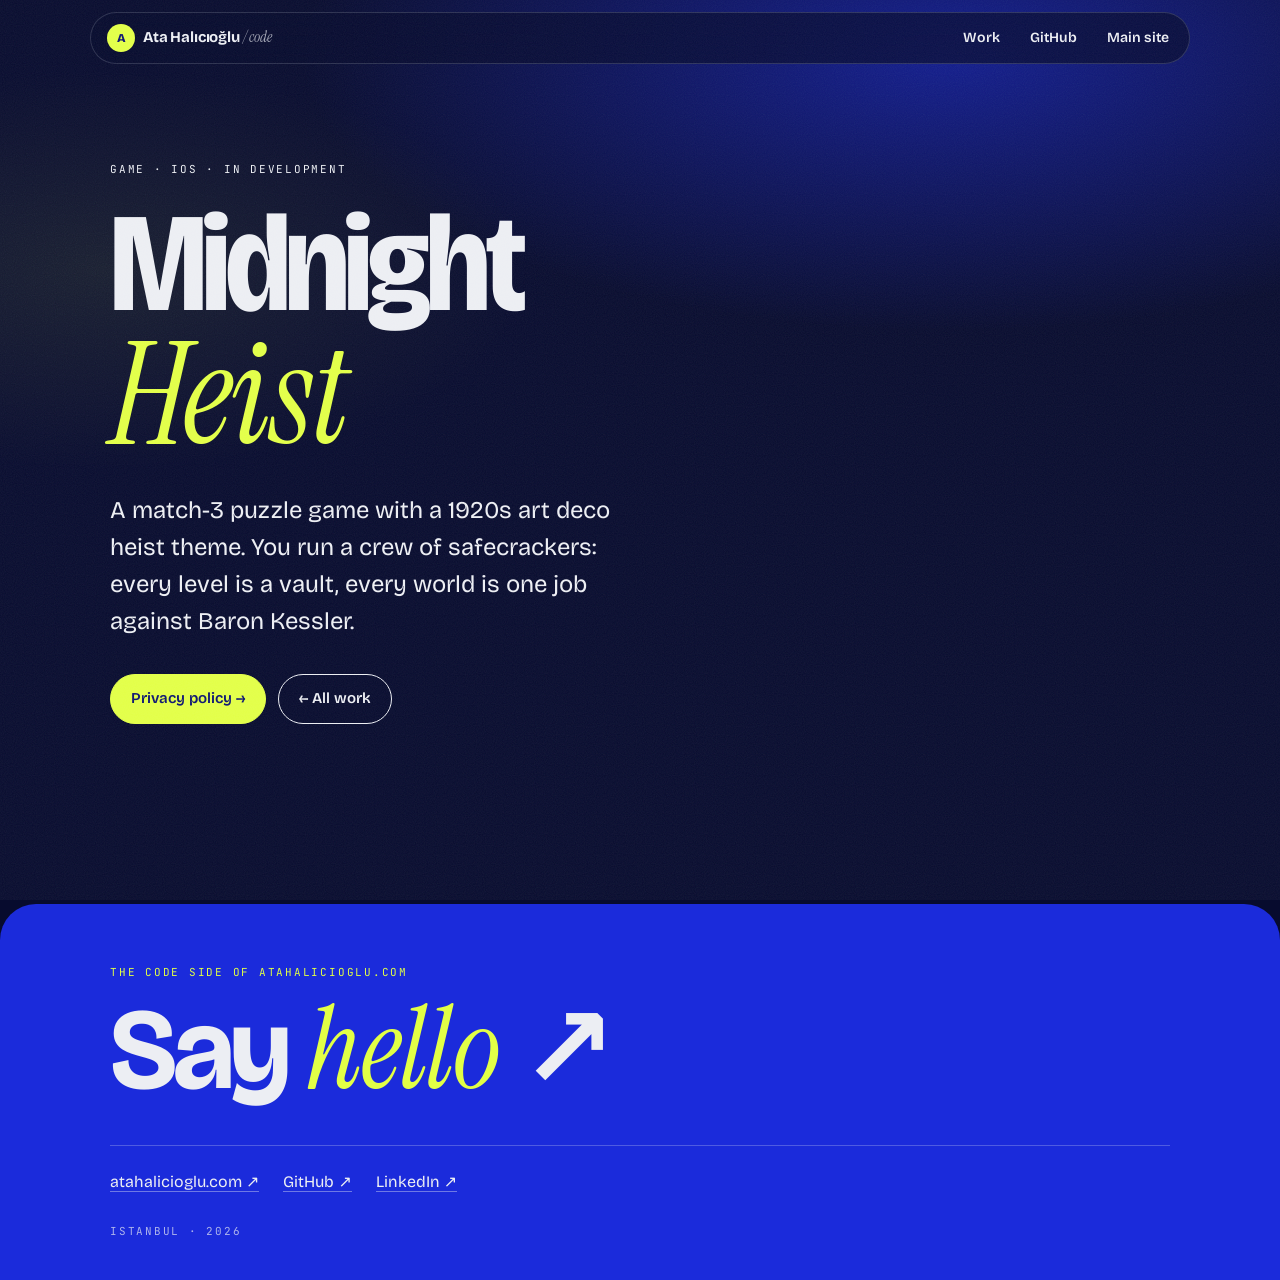
==== midnight-heist/index.html @ bd4080e9 "Restyle: night version of atahalicioglu.com, projects, Midnight Heist page, 404" ====
<!doctype html><html lang="en"><head><meta charset="utf-8"><meta name="viewport" content="width=device-width,initial-scale=1"><meta name="color-scheme" content="dark"><meta name="theme-color" content="#070b2e">
<title>Midnight Heist</title><meta name="description" content="Midnight Heist: a 1920s art deco heist match-3 for iPhone, by Ata Halıcıoğlu."><link rel="icon" href="/favicon.svg" type="image/svg+xml">
<link rel="preconnect" href="https://fonts.googleapis.com"><link rel="preconnect" href="https://fonts.gstatic.com" crossorigin><link href="https://fonts.googleapis.com/css2?family=Bricolage+Grotesque:opsz,wdth,wght@12..96,75..100,200..800&family=Instrument+Serif:ital@0;1&family=JetBrains+Mono:wght@400;600&display=swap" rel="stylesheet"><link rel="stylesheet" href="/styles.css"></head><body>
<header><div class="bar"><a class="brand" href="/"><span class="mark">A</span><span>Ata Halıcıoğlu <span class="muted em">/ code</span></span></a>
<nav><a href="/#work">Work</a><a href="https://github.com/atahalicioglu" rel="noopener">GitHub</a><a href="https://atahalicioglu.com" rel="noopener">Main site</a></nav></div></header>
<main>
<section class="hero"><div class="glow"></div><div class="wrap" style="position:relative">
<p class="label rise">Game · iOS · in development</p>
<h1 class="display rise" style="margin-top:20px;font-size:clamp(48px,11vw,150px)">Midnight<br><span class="em hi">Heist</span></h1>
<p class="lede rise">A match-3 puzzle game with a 1920s art deco heist theme. You run a crew of safecrackers: every level is a vault, every world is one job against Baron Kessler.</p>
<div class="actions rise"><a class="btn solid" href="/midnight-heist/privacy.html">Privacy policy →</a><a class="btn" href="/">← All work</a></div>
</div></section></main>
<footer><div class="wrap"><p class="label hi" style="margin:0">The code side of atahalicioglu.com</p>
<a class="big" href="https://atahalicioglu.com/contact">Say <span class="em hi">hello</span> ↗</a>
<ul><li><a href="https://atahalicioglu.com" rel="noopener">atahalicioglu.com ↗</a></li><li><a href="https://github.com/atahalicioglu" rel="noopener">GitHub ↗</a></li><li><a href="https://www.linkedin.com/in/atahalicioglu/" rel="noopener">LinkedIn ↗</a></li></ul>
<p class="label" style="margin:28px 0 0;opacity:.7">Istanbul · 2026</p></div></footer></body></html>
---- styles.css ----
/* Same family as atahalicioglu.com (Bricolage Grotesque, Instrument Serif, JetBrains Mono, the highlighter yellow),
   turned around: night instead of paper, because this side is the workshop. */
:root{--night:#070b2e;--night2:#0b1470;--ink:#1b2bdb;--paper:#eceef3;--hi:#e2ff46;--line:rgba(236,238,243,.16);--ease:cubic-bezier(.2,.8,.2,1)}
*{box-sizing:border-box}
html{scroll-behavior:smooth;color-scheme:dark}
body{margin:0;background:var(--night);color:var(--paper);font-family:"Bricolage Grotesque",ui-sans-serif,system-ui,sans-serif;-webkit-font-smoothing:antialiased;line-height:1.55;overflow-x:hidden}
body::before{content:"";position:fixed;inset:0;pointer-events:none;z-index:60;opacity:.08;mix-blend-mode:screen;background-image:url("data:image/svg+xml;utf8,<svg xmlns='http://www.w3.org/2000/svg' width='160' height='160'><filter id='n'><feTurbulence type='fractalNoise' baseFrequency='.9' numOctaves='2' stitchTiles='stitch'/></filter><rect width='100%' height='100%' filter='url(%23n)'/></svg>")}
::selection{background:var(--hi);color:var(--night2)}
a{color:inherit}
:focus-visible{outline:2px solid var(--hi);outline-offset:3px;border-radius:4px}
.wrap{max-width:1100px;margin:0 auto;padding:0 20px}
.label{font-family:"JetBrains Mono",ui-monospace,monospace;font-size:11px;text-transform:uppercase;letter-spacing:.16em}
.em{font-family:"Instrument Serif",Georgia,serif;font-style:italic;font-weight:400;letter-spacing:-.01em}
.display{font-weight:700;letter-spacing:-.035em;line-height:.94;margin:0;font-stretch:85%}
.hi{color:var(--hi)}
.muted{opacity:.68}

/* glow behind the hero: ink blue, like the main site's field */
.glow{position:absolute;inset:-20% -10% auto -10%;height:90%;pointer-events:none;background:radial-gradient(60% 55% at 70% 30%,rgba(27,43,219,.55),transparent 70%),radial-gradient(40% 40% at 15% 60%,rgba(226,255,70,.08),transparent 70%)}

header{position:fixed;inset:0 0 auto 0;z-index:50;padding:12px}
.bar{max-width:1100px;margin:0 auto;display:flex;align-items:center;justify-content:space-between;gap:8px;border:1px solid var(--line);border-radius:999px;background:rgba(7,11,46,.7);backdrop-filter:blur(18px);-webkit-backdrop-filter:blur(18px);padding:6px 6px 6px 16px}
.brand{display:flex;align-items:center;gap:8px;text-decoration:none;font-weight:700;letter-spacing:-.01em;font-size:15px}
.mark{display:grid;place-items:center;width:28px;height:28px;border-radius:50%;background:var(--hi);color:var(--night2);font-size:12px;font-weight:800}
nav{display:flex;gap:2px}
nav a{text-decoration:none;font-size:14px;font-weight:600;padding:8px 14px;border-radius:999px;transition:background .3s var(--ease),color .3s var(--ease)}
nav a:hover{background:var(--hi);color:var(--night2)}

.btn{display:inline-flex;align-items:center;gap:8px;border:1.5px solid currentColor;border-radius:999px;padding:12px 20px;font-weight:600;font-size:15px;text-decoration:none;transition:background .35s var(--ease),color .35s var(--ease),transform .35s var(--ease)}
.btn:hover{background:var(--hi);color:var(--night2);border-color:var(--hi)}
.btn:active{transform:scale(.97)}
.btn.solid{background:var(--hi);color:var(--night2);border-color:var(--hi)}
.btn.solid:hover{background:var(--paper);border-color:var(--paper)}

.hero{position:relative;overflow:hidden;padding:150px 0 70px}
.hero h1{font-size:clamp(56px,14vw,190px)}
.hero p.lede{max-width:34rem;font-size:clamp(18px,2.2vw,24px);margin:28px 0 0;opacity:.85}
.actions{display:flex;flex-wrap:wrap;gap:12px;margin-top:34px}

section.block{padding:70px 0 10px}
h2{font-size:clamp(36px,6vw,80px);margin:0 0 28px;font-weight:700;letter-spacing:-.03em;line-height:1}
.grid{display:grid;gap:16px}
@media(min-width:760px){.grid{grid-template-columns:1fr 1fr}.grid .wide{grid-column:span 2}}
.card{position:relative;display:flex;flex-direction:column;gap:10px;min-height:200px;padding:24px;border:1px solid var(--line);border-radius:28px;background:linear-gradient(160deg,rgba(27,43,219,.28),rgba(27,43,219,.06));text-decoration:none;transition:transform .45s var(--ease),border-color .3s,background .3s}
a.card:hover{transform:translateY(-4px);border-color:var(--hi)}
.card h3{margin:0;font-size:clamp(26px,3.2vw,38px);font-weight:700;letter-spacing:-.02em;line-height:1.02}
.card p{margin:0;opacity:.8}
.card .go{margin-top:auto;font-weight:600}
.card.feature{background:linear-gradient(160deg,#1b2bdb,#0b1470);min-height:240px}
.tag{align-self:flex-start;border:1px solid var(--line);border-radius:999px;padding:4px 10px;background:rgba(7,11,46,.4)}
.tag.live{background:var(--hi);color:var(--night2);border-color:var(--hi)}

footer{margin-top:110px;border-radius:36px 36px 0 0;background:var(--ink);padding:60px 0 40px}
footer .big{font-size:clamp(44px,9vw,120px);font-weight:700;letter-spacing:-.035em;line-height:.95;margin:14px 0 0;display:block;text-decoration:none}
footer ul{list-style:none;margin:40px 0 0;padding:24px 0 0;border-top:1px solid rgba(236,238,243,.25);display:flex;flex-wrap:wrap;gap:8px 24px}
footer li a{text-decoration:none;border-bottom:1px solid rgba(236,238,243,.4)}
footer li a:hover{border-color:var(--hi);color:var(--hi)}

/* policy page */
.doc{padding:130px 0 20px;max-width:46rem}
.doc h1{font-size:clamp(40px,8vw,84px)}
.doc h2{font-size:clamp(24px,3vw,32px);margin:42px 0 10px;letter-spacing:-.02em}
.doc p,.doc li{font-size:17px;opacity:.9}
.doc ul{padding-left:1.2em}
.doc a{color:var(--hi);text-underline-offset:3px}

@media(prefers-reduced-motion:no-preference){.rise{animation:rise .8s var(--ease) both}.rise:nth-child(2){animation-delay:.08s}.rise:nth-child(3){animation-delay:.16s}}
@keyframes rise{from{opacity:0;transform:translateY(18px)}to{opacity:1;transform:none}}
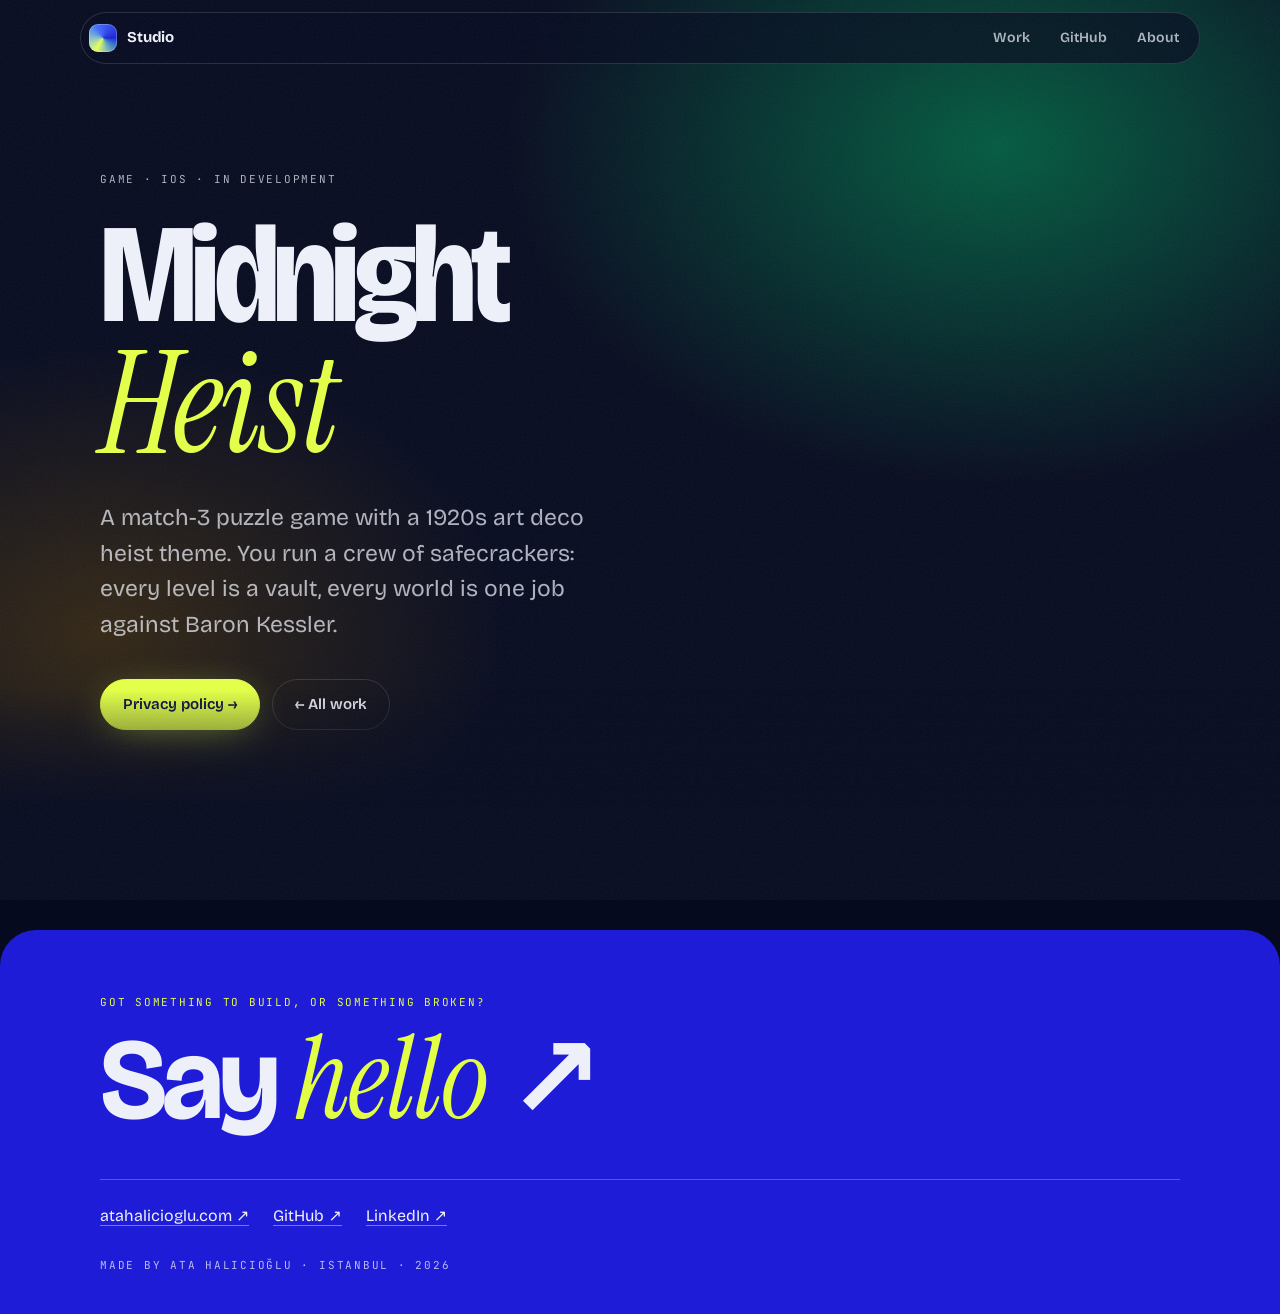
==== commit 284a8560: "Studio redesign: OKLCH colour system, per-project hues, 'Things I ship' hero; fix policy page gutter" ====
--- a/midnight-heist/index.html
+++ b/midnight-heist/index.html
@@ -1,16 +1,16 @@
-<!doctype html><html lang="en"><head><meta charset="utf-8"><meta name="viewport" content="width=device-width,initial-scale=1"><meta name="color-scheme" content="dark"><meta name="theme-color" content="#070b2e">
-<title>Midnight Heist</title><meta name="description" content="Midnight Heist: a 1920s art deco heist match-3 for iPhone, by Ata Halıcıoğlu."><link rel="icon" href="/favicon.svg" type="image/svg+xml">
+<!doctype html><html lang="en"><head><meta charset="utf-8"><meta name="viewport" content="width=device-width,initial-scale=1"><meta name="color-scheme" content="dark"><meta name="theme-color" content="#0a0d24">
+<title>Midnight Heist</title><meta name="description" content="Midnight Heist: a 1920s art deco heist match-3 for iPhone."><link rel="icon" href="/favicon.svg" type="image/svg+xml">
 <link rel="preconnect" href="https://fonts.googleapis.com"><link rel="preconnect" href="https://fonts.gstatic.com" crossorigin><link href="https://fonts.googleapis.com/css2?family=Bricolage+Grotesque:opsz,wdth,wght@12..96,75..100,200..800&family=Instrument+Serif:ital@0;1&family=JetBrains+Mono:wght@400;600&display=swap" rel="stylesheet"><link rel="stylesheet" href="/styles.css"></head><body>
-<header><div class="bar"><a class="brand" href="/"><span class="mark">A</span><span>Ata Halıcıoğlu <span class="muted em">/ code</span></span></a>
-<nav><a href="/#work">Work</a><a href="https://github.com/atahalicioglu" rel="noopener">GitHub</a><a href="https://atahalicioglu.com" rel="noopener">Main site</a></nav></div></header>
+<header><div class="bar"><a class="brand" href="/" aria-label="Studio home"><span class="mark"></span><span>Studio</span></a>
+<nav><a href="/#work">Work</a><a href="https://github.com/atahalicioglu" rel="noopener">GitHub</a><a href="https://atahalicioglu.com" rel="noopener">About</a></nav></div></header>
 <main>
-<section class="hero"><div class="glow"></div><div class="wrap" style="position:relative">
-<p class="label rise">Game · iOS · in development</p>
-<h1 class="display rise" style="margin-top:20px;font-size:clamp(48px,11vw,150px)">Midnight<br><span class="em hi">Heist</span></h1>
+<section class="hero"><div class="glow" style="background:radial-gradient(55% 60% at 78% 18%,oklch(.5 .15 165/.7),transparent 70%),radial-gradient(45% 50% at 8% 78%,oklch(.5 .13 85/.35),transparent 70%)"></div><div class="wrap" style="position:relative">
+<p class="label rise soft">Game · iOS · in development</p>
+<h1 class="display rise" style="margin-top:22px;font-size:clamp(48px,11vw,150px)">Midnight<br><span class="em hi">Heist</span></h1>
 <p class="lede rise">A match-3 puzzle game with a 1920s art deco heist theme. You run a crew of safecrackers: every level is a vault, every world is one job against Baron Kessler.</p>
 <div class="actions rise"><a class="btn solid" href="/midnight-heist/privacy.html">Privacy policy →</a><a class="btn" href="/">← All work</a></div>
 </div></section></main>
-<footer><div class="wrap"><p class="label hi" style="margin:0">The code side of atahalicioglu.com</p>
-<a class="big" href="https://atahalicioglu.com/contact">Say <span class="em hi">hello</span> ↗</a>
+<footer><div class="wrap"><p class="label hi" style="margin:0">Got something to build, or something broken?</p>
+<a class="big" href="https://atahalicioglu.com/contact" rel="noopener">Say <span class="em hi">hello</span> ↗</a>
 <ul><li><a href="https://atahalicioglu.com" rel="noopener">atahalicioglu.com ↗</a></li><li><a href="https://github.com/atahalicioglu" rel="noopener">GitHub ↗</a></li><li><a href="https://www.linkedin.com/in/atahalicioglu/" rel="noopener">LinkedIn ↗</a></li></ul>
-<p class="label" style="margin:28px 0 0;opacity:.7">Istanbul · 2026</p></div></footer></body></html>
+<p class="label" style="margin:28px 0 0;opacity:.75">Made by Ata Halıcıoğlu · Istanbul · 2026</p></div></footer></body></html>
--- a/styles.css
+++ b/styles.css
@@ -1,68 +1,95 @@
-/* Same family as atahalicioglu.com (Bricolage Grotesque, Instrument Serif, JetBrains Mono, the highlighter yellow),
-   turned around: night instead of paper, because this side is the workshop. */
-:root{--night:#070b2e;--night2:#0b1470;--ink:#1b2bdb;--paper:#eceef3;--hi:#e2ff46;--line:rgba(236,238,243,.16);--ease:cubic-bezier(.2,.8,.2,1)}
+/* Sister of atahalicioglu.com: same type (Bricolage Grotesque, Instrument Serif, JetBrains Mono) and the same highlighter.
+   Colour system, all in OKLCH so steps look even to the eye:
+   - 60%: a blue-black ground (hue 270) in three lightness steps: ground, raised, line.
+   - 30%: ultramarine (the main site's ink), used for glow and the footer.
+   - 10%: the highlighter yellow-green. Yellow is the complement of blue-violet, so it is the one colour that pops; it is
+     kept for things you can act on (buttons, live tags, hover).
+   - Each project card gets its own hue at the SAME lightness and chroma, so the cards differ in colour but weigh the same. */
+:root{
+  --ground:oklch(.155 .045 270); --raised:oklch(.205 .06 270); --line:oklch(.95 .02 270/.14);
+  --text:oklch(.955 .012 270); --soft:oklch(.955 .012 270/.72);
+  --ultra:oklch(.42 .26 268); --ultra-lift:oklch(.58 .22 268);
+  --hi:#e2ff46; --on-hi:oklch(.22 .09 270);
+  --ease:cubic-bezier(.2,.8,.2,1)
+}
 *{box-sizing:border-box}
 html{scroll-behavior:smooth;color-scheme:dark}
-body{margin:0;background:var(--night);color:var(--paper);font-family:"Bricolage Grotesque",ui-sans-serif,system-ui,sans-serif;-webkit-font-smoothing:antialiased;line-height:1.55;overflow-x:hidden}
-body::before{content:"";position:fixed;inset:0;pointer-events:none;z-index:60;opacity:.08;mix-blend-mode:screen;background-image:url("data:image/svg+xml;utf8,<svg xmlns='http://www.w3.org/2000/svg' width='160' height='160'><filter id='n'><feTurbulence type='fractalNoise' baseFrequency='.9' numOctaves='2' stitchTiles='stitch'/></filter><rect width='100%' height='100%' filter='url(%23n)'/></svg>")}
-::selection{background:var(--hi);color:var(--night2)}
+body{margin:0;background:var(--ground);color:var(--text);font-family:"Bricolage Grotesque",ui-sans-serif,system-ui,sans-serif;-webkit-font-smoothing:antialiased;line-height:1.55;overflow-x:hidden}
+body::before{content:"";position:fixed;inset:0;pointer-events:none;z-index:60;opacity:.07;mix-blend-mode:screen;background-image:url("data:image/svg+xml;utf8,<svg xmlns='http://www.w3.org/2000/svg' width='160' height='160'><filter id='n'><feTurbulence type='fractalNoise' baseFrequency='.9' numOctaves='2' stitchTiles='stitch'/></filter><rect width='100%' height='100%' filter='url(%23n)'/></svg>")}
+::selection{background:var(--hi);color:var(--on-hi)}
 a{color:inherit}
-:focus-visible{outline:2px solid var(--hi);outline-offset:3px;border-radius:4px}
-.wrap{max-width:1100px;margin:0 auto;padding:0 20px}
+:focus-visible{outline:2px solid var(--hi);outline-offset:3px;border-radius:6px}
+.wrap{max-width:1120px;margin:0 auto;padding:0 20px}
 .label{font-family:"JetBrains Mono",ui-monospace,monospace;font-size:11px;text-transform:uppercase;letter-spacing:.16em}
 .em{font-family:"Instrument Serif",Georgia,serif;font-style:italic;font-weight:400;letter-spacing:-.01em}
-.display{font-weight:700;letter-spacing:-.035em;line-height:.94;margin:0;font-stretch:85%}
+.display{font-weight:700;letter-spacing:-.04em;line-height:.92;margin:0;font-stretch:85%}
 .hi{color:var(--hi)}
-.muted{opacity:.68}
-
-/* glow behind the hero: ink blue, like the main site's field */
-.glow{position:absolute;inset:-20% -10% auto -10%;height:90%;pointer-events:none;background:radial-gradient(60% 55% at 70% 30%,rgba(27,43,219,.55),transparent 70%),radial-gradient(40% 40% at 15% 60%,rgba(226,255,70,.08),transparent 70%)}
+.soft{color:var(--soft)}
 
 header{position:fixed;inset:0 0 auto 0;z-index:50;padding:12px}
-.bar{max-width:1100px;margin:0 auto;display:flex;align-items:center;justify-content:space-between;gap:8px;border:1px solid var(--line);border-radius:999px;background:rgba(7,11,46,.7);backdrop-filter:blur(18px);-webkit-backdrop-filter:blur(18px);padding:6px 6px 6px 16px}
-.brand{display:flex;align-items:center;gap:8px;text-decoration:none;font-weight:700;letter-spacing:-.01em;font-size:15px}
-.mark{display:grid;place-items:center;width:28px;height:28px;border-radius:50%;background:var(--hi);color:var(--night2);font-size:12px;font-weight:800}
+.bar{max-width:1120px;margin:0 auto;display:flex;align-items:center;justify-content:space-between;gap:8px;border:1px solid var(--line);border-radius:999px;background:oklch(.155 .045 270/.72);backdrop-filter:blur(18px) saturate(1.4);-webkit-backdrop-filter:blur(18px) saturate(1.4);padding:6px 6px 6px 8px}
+.brand{display:flex;align-items:center;gap:10px;text-decoration:none;font-weight:700;letter-spacing:-.01em;font-size:15px}
+.mark{display:block;width:28px;height:28px;border-radius:9px;background:conic-gradient(from 210deg,var(--hi),var(--ultra-lift),var(--ultra),var(--hi));box-shadow:inset 0 0 0 1px oklch(1 0 0/.25)}
 nav{display:flex;gap:2px}
-nav a{text-decoration:none;font-size:14px;font-weight:600;padding:8px 14px;border-radius:999px;transition:background .3s var(--ease),color .3s var(--ease)}
-nav a:hover{background:var(--hi);color:var(--night2)}
+nav a{text-decoration:none;font-size:14px;font-weight:600;padding:8px 14px;border-radius:999px;color:var(--soft);transition:background .3s var(--ease),color .3s var(--ease)}
+nav a:hover{background:var(--hi);color:var(--on-hi)}
 
-.btn{display:inline-flex;align-items:center;gap:8px;border:1.5px solid currentColor;border-radius:999px;padding:12px 20px;font-weight:600;font-size:15px;text-decoration:none;transition:background .35s var(--ease),color .35s var(--ease),transform .35s var(--ease)}
-.btn:hover{background:var(--hi);color:var(--night2);border-color:var(--hi)}
+.btn{display:inline-flex;align-items:center;gap:8px;border:1.5px solid var(--line);border-radius:999px;padding:13px 22px;font-weight:600;font-size:15px;text-decoration:none;transition:background .35s var(--ease),color .35s var(--ease),border-color .35s var(--ease),transform .35s var(--ease)}
+.btn:hover{background:var(--text);color:var(--on-hi);border-color:var(--text)}
 .btn:active{transform:scale(.97)}
-.btn.solid{background:var(--hi);color:var(--night2);border-color:var(--hi)}
-.btn.solid:hover{background:var(--paper);border-color:var(--paper)}
+.btn.solid{background:var(--hi);color:var(--on-hi);border-color:var(--hi);box-shadow:0 10px 40px -12px color-mix(in oklch,var(--hi) 70%,transparent)}
+.btn.solid:hover{background:var(--text);border-color:var(--text)}
 
-.hero{position:relative;overflow:hidden;padding:150px 0 70px}
-.hero h1{font-size:clamp(56px,14vw,190px)}
-.hero p.lede{max-width:34rem;font-size:clamp(18px,2.2vw,24px);margin:28px 0 0;opacity:.85}
-.actions{display:flex;flex-wrap:wrap;gap:12px;margin-top:34px}
+/* hero: an ultramarine light from the upper right, a violet echo lower left (analogous to the blue), faint yellow kiss */
+.hero{position:relative;overflow:hidden;padding:160px 0 80px}
+.glow{position:absolute;inset:0;pointer-events:none;background:
+  radial-gradient(55% 60% at 78% 18%,oklch(.5 .26 268/.75),transparent 70%),
+  radial-gradient(45% 50% at 8% 78%,oklch(.45 .2 305/.45),transparent 70%),
+  radial-gradient(22% 26% at 62% 62%,oklch(.93 .2 115/.10),transparent 70%)}
+.hero::after{content:"";position:absolute;inset:auto 0 0 0;height:120px;background:linear-gradient(transparent,var(--ground));pointer-events:none}
+.hero h1{font-size:clamp(60px,14.5vw,200px)}
+.hero p.lede{max-width:33rem;font-size:clamp(18px,2.1vw,23px);margin:30px 0 0;color:var(--soft)}
+.hero p.lede a{color:var(--text);text-underline-offset:4px;text-decoration-color:var(--hi)}
+.actions{display:flex;flex-wrap:wrap;gap:12px;margin-top:36px}
 
-section.block{padding:70px 0 10px}
-h2{font-size:clamp(36px,6vw,80px);margin:0 0 28px;font-weight:700;letter-spacing:-.03em;line-height:1}
+section.block{padding:60px 0 10px}
+h2{font-size:clamp(36px,6vw,84px);margin:0 0 30px;font-weight:700;letter-spacing:-.035em;line-height:1}
 .grid{display:grid;gap:16px}
 @media(min-width:760px){.grid{grid-template-columns:1fr 1fr}.grid .wide{grid-column:span 2}}
-.card{position:relative;display:flex;flex-direction:column;gap:10px;min-height:200px;padding:24px;border:1px solid var(--line);border-radius:28px;background:linear-gradient(160deg,rgba(27,43,219,.28),rgba(27,43,219,.06));text-decoration:none;transition:transform .45s var(--ease),border-color .3s,background .3s}
-a.card:hover{transform:translateY(-4px);border-color:var(--hi)}
-.card h3{margin:0;font-size:clamp(26px,3.2vw,38px);font-weight:700;letter-spacing:-.02em;line-height:1.02}
-.card p{margin:0;opacity:.8}
-.card .go{margin-top:auto;font-weight:600}
-.card.feature{background:linear-gradient(160deg,#1b2bdb,#0b1470);min-height:240px}
-.tag{align-self:flex-start;border:1px solid var(--line);border-radius:999px;padding:4px 10px;background:rgba(7,11,46,.4)}
-.tag.live{background:var(--hi);color:var(--night2);border-color:var(--hi)}
 
-footer{margin-top:110px;border-radius:36px 36px 0 0;background:var(--ink);padding:60px 0 40px}
-footer .big{font-size:clamp(44px,9vw,120px);font-weight:700;letter-spacing:-.035em;line-height:.95;margin:14px 0 0;display:block;text-decoration:none}
-footer ul{list-style:none;margin:40px 0 0;padding:24px 0 0;border-top:1px solid rgba(236,238,243,.25);display:flex;flex-wrap:wrap;gap:8px 24px}
-footer li a{text-decoration:none;border-bottom:1px solid rgba(236,238,243,.4)}
+/* cards: --h is the project's hue. Same lightness and chroma for every card. */
+.card{--h:270;--tint:oklch(.86 .13 var(--h));position:relative;overflow:hidden;display:flex;flex-direction:column;gap:10px;min-height:220px;padding:26px;border-radius:28px;text-decoration:none;
+  background:linear-gradient(155deg,oklch(.37 .12 var(--h)),oklch(.21 .075 var(--h)) 72%);
+  box-shadow:inset 0 0 0 1px oklch(.86 .13 var(--h)/.22);transition:transform .5s var(--ease),box-shadow .35s var(--ease)}
+.card::after{content:"";position:absolute;width:340px;height:340px;right:-120px;top:-150px;border-radius:50%;background:radial-gradient(closest-side,oklch(.7 .19 var(--h)/.5),transparent);pointer-events:none;transition:transform .7s var(--ease)}
+a.card:hover{transform:translateY(-5px);box-shadow:inset 0 0 0 1.5px var(--tint),0 30px 60px -30px oklch(.5 .2 var(--h)/.8)}
+a.card:hover::after{transform:scale(1.25)}
+.card>*{position:relative;z-index:1}
+.card h3{margin:6px 0 0;font-size:clamp(28px,3.4vw,42px);font-weight:700;letter-spacing:-.025em;line-height:1}
+.card p{margin:0;color:oklch(.955 .012 270/.8);max-width:36rem}
+.card .go{margin-top:auto;padding-top:14px;font-weight:600;color:var(--tint)}
+.card.wide{min-height:280px}
+.card.wide h3{font-size:clamp(40px,6vw,76px)}
+.tag{align-self:flex-start;border-radius:999px;padding:5px 11px;color:var(--tint);box-shadow:inset 0 0 0 1px oklch(.86 .13 var(--h)/.4);background:oklch(.155 .045 270/.35)}
+.tag.live{background:var(--hi);color:var(--on-hi);box-shadow:none}
+.h-heist{--h:165}.h-raf{--h:35}.h-four{--h:310}.h-palm{--h:220}.h-git{--h:270}
+
+footer{margin-top:120px;border-radius:36px 36px 0 0;background:var(--ultra);padding:64px 0 40px}
+footer .big{font-size:clamp(44px,9vw,128px);font-weight:700;letter-spacing:-.04em;line-height:.95;margin:14px 0 0;display:block;text-decoration:none}
+footer ul{list-style:none;margin:44px 0 0;padding:24px 0 0;border-top:1px solid oklch(1 0 0/.25);display:flex;flex-wrap:wrap;gap:8px 24px}
+footer li a{text-decoration:none;border-bottom:1px solid oklch(1 0 0/.4)}
 footer li a:hover{border-color:var(--hi);color:var(--hi)}
 
 /* policy page */
-.doc{padding:130px 0 20px;max-width:46rem}
+.doc{padding:140px 20px 20px;max-width:46rem}
 .doc h1{font-size:clamp(40px,8vw,84px)}
-.doc h2{font-size:clamp(24px,3vw,32px);margin:42px 0 10px;letter-spacing:-.02em}
-.doc p,.doc li{font-size:17px;opacity:.9}
+.doc h2{font-size:clamp(23px,3vw,30px);margin:44px 0 10px;letter-spacing:-.02em}
+.doc p,.doc li{font-size:17px;color:oklch(.955 .012 270/.86)}
 .doc ul{padding-left:1.2em}
+.doc li::marker{color:var(--hi)}
 .doc a{color:var(--hi);text-underline-offset:3px}
 
-@media(prefers-reduced-motion:no-preference){.rise{animation:rise .8s var(--ease) both}.rise:nth-child(2){animation-delay:.08s}.rise:nth-child(3){animation-delay:.16s}}
-@keyframes rise{from{opacity:0;transform:translateY(18px)}to{opacity:1;transform:none}}
+@media(max-width:520px){nav a{padding:8px 10px;font-size:13px}.hero{padding-top:130px}}
+@media(prefers-reduced-motion:no-preference){.rise{animation:rise .9s var(--ease) both}.rise:nth-child(2){animation-delay:.08s}.rise:nth-child(3){animation-delay:.16s}.rise:nth-child(4){animation-delay:.24s}}
+/* movement only: if an animation never runs (background tab, reduced power) the text is still there */
+@keyframes rise{from{transform:translateY(22px)}to{transform:none}}
